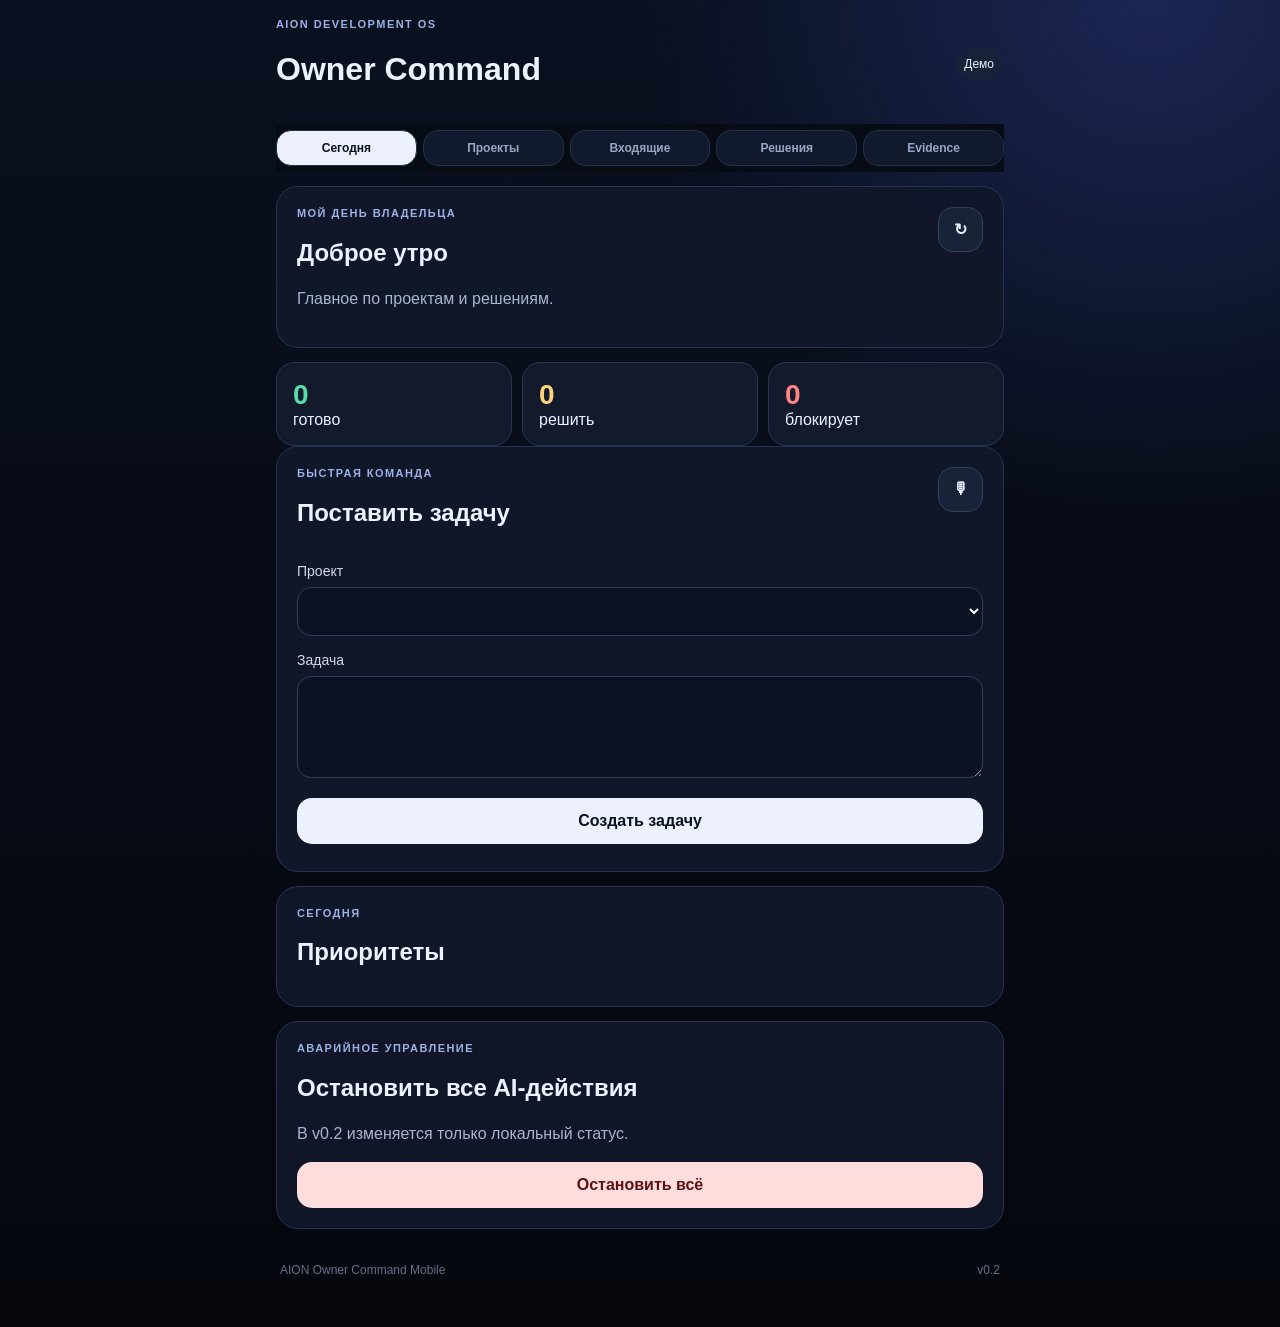
==== index.html @ a0002749 "Rename index.html to index.html" ====
<!doctype html><html lang="ru"><head><meta charset="utf-8"><meta name="viewport" content="width=device-width,initial-scale=1,viewport-fit=cover"><meta name="theme-color" content="#09101f"><meta name="apple-mobile-web-app-capable" content="yes"><title>AION Owner Command</title><style>
:root{font-family:-apple-system,BlinkMacSystemFont,"Segoe UI",sans-serif;color:#eef2ff;background:#060910;color-scheme:dark}*{box-sizing:border-box}body{margin:0;background:radial-gradient(circle at 90% 0%,rgba(89,111,255,.24),transparent 32rem),linear-gradient(180deg,#09101f,#05070d);min-height:100vh}button,input,textarea,select{font:inherit}button{border:0;border-radius:15px;padding:14px 17px;background:#edf1ff;color:#09101f;font-weight:800;width:100%}.shell{width:min(760px,100%);margin:auto;padding:calc(18px + env(safe-area-inset-top)) 16px calc(30px + env(safe-area-inset-bottom))}.top{display:flex;justify-content:space-between;align-items:center}.ey{font-size:11px;letter-spacing:.13em;text-transform:uppercase;color:#9fb0e6;font-weight:800}.badge{padding:8px 10px;border-radius:999px;background:#17213a;font-size:12px}.tabs{display:grid;grid-template-columns:repeat(5,1fr);gap:6px;margin:14px 0;position:sticky;top:0;background:#070b14e8;padding:6px 0;z-index:3}.tab{padding:10px 4px;background:#111a2d;color:#98a6c3;border:1px solid #22304a;font-size:12px}.tab.active{background:#edf1ff;color:#09101f}.screen{display:none}.screen.active{display:block}.card{background:#11182af2;border:1px solid #253452;border-radius:22px;padding:20px;margin-bottom:14px}.muted{color:#aab4cc;line-height:1.5}.grid{display:grid;grid-template-columns:repeat(3,1fr);gap:10px}.metric{background:#121a2b;border:1px solid #283651;border-radius:18px;padding:16px}.metric strong{display:block;font-size:28px}.good{color:#58dda9}.warn{color:#ffd17b}.bad{color:#ff8585}.field{display:block;margin:16px 0}.field span{display:block;margin-bottom:8px;color:#d0d8ea;font-size:14px}input,textarea,select{width:100%;border:1px solid #303c5b;background:#0b1323;color:#fff;border-radius:14px;padding:14px}.row{display:flex;justify-content:space-between;gap:12px}.icon{width:45px;height:45px;padding:0;background:#182339;color:#eaf0ff;border:1px solid #33415f}.item{background:#0c1425;border:1px solid #23314b;border-radius:16px;padding:15px;margin:11px 0}.meta{font-size:12px;color:#95a2ba;margin-top:7px}.secondary{margin-top:10px;background:#19243a;color:#eef2ff;border:1px solid #33415f}.danger{background:#ffdddd;color:#5d1212}.hidden{display:none!important}.overlay{position:fixed;inset:0;background:#02050ad9;z-index:20;display:grid;place-items:end center;padding:14px}.modal{width:min(720px,100%);max-height:92vh;overflow:auto;background:#11182a;border:1px solid #31405f;border-radius:24px;padding:20px}pre{white-space:pre-wrap;word-break:break-word;background:#080e1b;border-radius:14px;padding:14px;font-size:12px}footer{display:flex;justify-content:space-between;color:#65718c;font-size:12px;padding:20px 4px}@media(max-width:560px){.tabs{overflow-x:auto;grid-template-columns:repeat(5,minmax(76px,1fr))}.grid{grid-template-columns:1fr 1fr}.grid .metric:last-child{grid-column:1/-1}}
</style></head><body><main class="shell">
<header class="top"><div><div class="ey">AION Development OS</div><h1>Owner Command</h1></div><div id="badge" class="badge">Демо</div></header>
<nav class="tabs"><button class="tab active" data-tab="today">Сегодня</button><button class="tab" data-tab="projects">Проекты</button><button class="tab" data-tab="inbox">Входящие</button><button class="tab" data-tab="approvals">Решения</button><button class="tab" data-tab="evidence">Evidence</button></nav>
<section id="today" class="screen active"><section class="card row"><div><div class="ey">Мой день владельца</div><h2 id="hello">Добрый день</h2><p class="muted">Главное по проектам и решениям.</p></div><button id="refresh" class="icon">↻</button></section><section class="grid"><div class="metric"><strong id="ready" class="good">0</strong><span>готово</span></div><div class="metric"><strong id="decisions" class="warn">0</strong><span>решить</span></div><div class="metric"><strong id="blocked" class="bad">0</strong><span>блокирует</span></div></section><section class="card"><div class="row"><div><div class="ey">Быстрая команда</div><h2>Поставить задачу</h2></div><button id="voice" class="icon">🎙</button></div><label class="field"><span>Проект</span><select id="quickProject"></select></label><label class="field"><span>Задача</span><textarea id="quickTask" rows="4"></textarea></label><button id="createTask">Создать задачу</button><div id="voiceStatus" class="meta"></div></section><section class="card"><div class="ey">Сегодня</div><h2>Приоритеты</h2><div id="todayList"></div></section><section class="card"><div class="ey">Аварийное управление</div><h2>Остановить все AI-действия</h2><p class="muted">В v0.2 изменяется только локальный статус.</p><button id="stop" class="danger">Остановить всё</button></section></section>
<section id="projects" class="screen"><section class="card"><div class="row"><div><div class="ey">Портфель</div><h2>Проекты</h2></div><button id="addProject" class="icon">＋</button></div><div id="projectList"></div></section><section id="projectForm" class="card hidden"><h2>Новый Project Space</h2><label class="field"><span>Название</span><input id="projectName"></label><label class="field"><span>Клиент</span><input id="projectClient"></label><label class="field"><span>Цель</span><textarea id="projectGoal"></textarea></label><button id="saveProject">Сохранить</button><button id="cancelProject" class="secondary">Отмена</button></section></section>
<section id="inbox" class="screen"><section class="card"><div class="ey">Клиенты и команда</div><h2>Входящие</h2><div id="inboxList"></div></section><section class="card"><h2>Новая информация</h2><label class="field"><span>Проект</span><select id="inboxProject"></select></label><label class="field"><span>Тип</span><select id="inboxType"><option>Анкета</option><option>Документ</option><option>Голосовое описание</option><option>Фото</option><option>База данных</option><option>Комментарий</option></select></label><label class="field"><span>Описание</span><textarea id="inboxDesc"></textarea></label><label class="field"><span>Файл</span><input id="inboxFile" type="file"></label><div id="fileInfo" class="meta"></div><button id="saveInbox">Добавить</button></section></section>
<section id="approvals" class="screen"><section class="card"><div class="ey">Центр согласований</div><h2>Требуется решение</h2><div id="approvalList"></div></section></section>
<section id="evidence" class="screen"><section class="card"><div class="row"><div><div class="ey">История доказательств</div><h2>Evidence Vault</h2></div><button id="export" class="icon">⇧</button></div><div id="evidenceList"></div></section></section>
<section id="approvalModal" class="overlay hidden"><div class="modal"><h2 id="approvalTitle"></h2><div id="approvalBody"></div><label class="field"><span>Комментарий</span><textarea id="approvalComment"></textarea></label><button data-decision="APPROVED">Утвердить</button><button data-decision="APPROVED_WITH_CONDITIONS" class="secondary">Утвердить с условиями</button><button data-decision="REWORK_REQUIRED" class="secondary">Вернуть</button><button data-decision="REJECTED" class="secondary">Отклонить</button><button id="closeApproval" class="secondary">Закрыть</button></div></section>
<section id="evidenceModal" class="overlay hidden"><div class="modal"><h2 id="evidenceTitle"></h2><pre id="evidenceBody"></pre><button id="shareEvidence">Поделиться</button><button id="downloadEvidence" class="secondary">Сохранить</button><button id="closeEvidence" class="secondary">Закрыть</button></div></section>
<footer><span>AION Owner Command Mobile</span><span>v0.2</span></footer></main><script>
window.__AION_SAMPLE_STATE__ = {"projects": [{"id": "service-crm", "name": "AION Service CRM", "client": "Внутренний продукт", "goal": "Полный цикл сервисного центра", "status": "Готово к проверке", "version": "RC-1", "progress": 65}, {"id": "tourism", "name": "Tourism Project", "client": "Турагентство", "goal": "Собрать требования и проверить клиентский путь", "status": "Сбор требований", "version": "Brief", "progress": 35}, {"id": "maxim", "name": "Проект Максима", "client": "Максим", "goal": "Определить MVP и критерии пилота", "status": "Проектирование", "version": "Pilot", "progress": 45}], "today": [{"id": "t1", "projectId": "service-crm", "title": "Подготовить пакетную проверку CRM", "status": "READY", "priority": "HIGH"}, {"id": "t2", "projectId": "tourism", "title": "Ожидается анкета турагентства", "status": "WAITING", "priority": "MEDIUM"}, {"id": "t3", "projectId": "maxim", "title": "Подготовить анализ брифа Максима", "status": "READY", "priority": "HIGH"}], "inbox": [{"id": "i1", "projectId": "maxim", "type": "Бриф", "description": "Ожидается основной бриф проекта", "fileName": null, "receivedAt": "2026-07-23T12:00:00Z"}], "approvals": [{"id": "a1", "projectId": "service-crm", "title": "Service CRM RC-1", "summary": "Исправлено 14 задач. Автоматически проверено 47 сценариев.", "fixed": 14, "tested": 47, "errors": 1, "risk": "MEDIUM", "status": "PENDING"}], "evidence": [{"id": "e1", "projectId": "service-crm", "version": "v0.4", "title": "Five-Point Pilot", "status": "BLOCKED", "createdAt": "2026-07-23T11:00:00Z", "data": {"reason": "Windows npm invocation defect"}}]};
</script>
<script>
const $=id=>document.getElementById(id),K='aion-owner-v02';const S={data:null,stopped:false,file:null,approval:null,evidence:null};function save(){localStorage.setItem(K,JSON.stringify({data:S.data,stopped:S.stopped}))}function restore(){try{const x=JSON.parse(localStorage.getItem(K));if(x?.data){S.data=x.data;S.stopped=!!x.stopped;return true}}catch{}return false}const esc=v=>String(v??'').replace(/[&<>"']/g,m=>({'&':'&amp;','<':'&lt;','>':'&gt;','"':'&quot;',"'":'&#39;'}[m])),p=id=>S.data.projects.find(x=>x.id===id),fmt=v=>new Date(v).toLocaleString('ru-RU'),cls=v=>['PASS','READY','APPROVED','Готово к проверке'].includes(v)?'good':['BLOCKED','FAIL','REWORK_REQUIRED','REJECTED'].includes(v)?'bad':'warn';
function render(){const o=S.data.projects.map(x=>`<option value="${x.id}">${esc(x.name)}</option>`).join('');$('quickProject').innerHTML=o;$('inboxProject').innerHTML=o;$('ready').textContent=S.data.today.filter(x=>x.status==='READY').length;$('decisions').textContent=S.data.approvals.filter(x=>x.status==='PENDING').length;$('blocked').textContent=S.data.evidence.filter(x=>['BLOCKED','FAIL'].includes(x.status)).length;$('badge').textContent=S.stopped?'Остановлено':'Демо';$('stop').textContent=S.stopped?'Возобновить AI-действия':'Остановить всё';
$('todayList').innerHTML=S.data.today.map(x=>`<article class="item"><b>${esc(x.title)}</b><div class="meta">${esc(p(x.projectId)?.name)} · <span class="${cls(x.status)}">${esc(x.status)}</span></div></article>`).join('');
$('projectList').innerHTML=S.data.projects.map(x=>`<article class="item"><b>${esc(x.name)}</b><div class="meta">${esc(x.client)} · ${esc(x.version)} · ${esc(x.status)}</div><div class="meta">${esc(x.goal)} · ${x.progress||0}%</div></article>`).join('');
$('inboxList').innerHTML=S.data.inbox.map(x=>`<article class="item"><b>${esc(x.type)}</b><div class="meta">${esc(p(x.projectId)?.name)} · ${esc(x.description)}</div><div class="meta">${x.fileName?'Файл: '+esc(x.fileName)+' · ':''}${fmt(x.receivedAt)}</div></article>`).join('')||'<p class="muted">Нет входящих</p>';
$('approvalList').innerHTML=S.data.approvals.map(x=>`<article class="item"><b>${esc(x.title)}</b><div class="meta">${esc(x.summary)} · <span class="${cls(x.status)}">${esc(x.status)}</span></div><button onclick="openApproval('${x.id}')" class="secondary">Открыть решение</button></article>`).join('');
$('evidenceList').innerHTML=S.data.evidence.map(x=>`<article class="item"><b>${esc(x.title)}</b><div class="meta">${esc(p(x.projectId)?.name)} · ${esc(x.version)} · <span class="${cls(x.status)}">${esc(x.status)}</span></div><button onclick="openEvidence('${x.id}')" class="secondary">Открыть</button></article>`).join('');save()}
function tab(id){document.querySelectorAll('.screen').forEach(x=>x.classList.toggle('active',x.id===id));document.querySelectorAll('.tab').forEach(x=>x.classList.toggle('active',x.dataset.tab===id))}
function task(){const t=$('quickTask').value.trim();if(!t)return alert('Опишите задачу');const id=$('quickProject').value;S.data.today.unshift({id:'t'+Date.now(),projectId:id,title:t,status:S.stopped?'WAITING':'READY',priority:'HIGH'});S.data.evidence.unshift({id:'e'+Date.now(),projectId:id,version:'task',title:'Постановка задачи владельцем',status:S.stopped?'BLOCKED':'PASS',createdAt:new Date().toISOString(),data:{instruction:t,note:'Локальный демо-контур'}});$('quickTask').value='';render()}
function voice(){const R=window.SpeechRecognition||window.webkitSpeechRecognition;if(!R){$('voiceStatus').textContent='Используйте диктовку клавиатуры iPhone';return}$('voiceStatus').textContent='Слушаю…';const r=new R();r.lang='ru-RU';r.onresult=e=>{$('quickTask').value=e.results[0][0].transcript;$('voiceStatus').textContent='Готово'};r.onerror=()=>$('voiceStatus').textContent='Используйте диктовку клавиатуры';r.start()}
function addProject(){const n=$('projectName').value.trim(),g=$('projectGoal').value.trim();if(!n||!g)return alert('Укажите название и цель');S.data.projects.push({id:'p'+Date.now(),name:n,client:$('projectClient').value.trim()||'Не указан',goal:g,status:'Сбор требований',version:'New',progress:5});$('projectForm').classList.add('hidden');render()}
function addInbox(){const d=$('inboxDesc').value.trim();if(!d)return alert('Добавьте описание');S.data.inbox.unshift({id:'i'+Date.now(),projectId:$('inboxProject').value,type:$('inboxType').value,description:d,fileName:S.file?.name||null,receivedAt:new Date().toISOString()});$('inboxDesc').value='';$('inboxFile').value='';$('fileInfo').textContent='';S.file=null;render()}
window.openApproval=id=>{const x=S.data.approvals.find(a=>a.id===id);S.approval=id;$('approvalTitle').textContent=x.title;$('approvalBody').innerHTML=`<article class="item">${esc(x.summary)}<div class="meta">Исправлено: ${x.fixed} · Проверено: ${x.tested} · Ошибки: ${x.errors} · Риск: ${x.risk}</div></article>`;$('approvalModal').classList.remove('hidden')};
function decide(d){const x=S.data.approvals.find(a=>a.id===S.approval);x.status=d;x.ownerComment=$('approvalComment').value.trim();x.decidedAt=new Date().toISOString();S.data.evidence.unshift({id:'e'+Date.now(),projectId:x.projectId,version:x.title,title:'Решение владельца',status:d,createdAt:x.decidedAt,data:{ownerComment:x.ownerComment}});$('approvalModal').classList.add('hidden');render()}
window.openEvidence=id=>{const x=S.data.evidence.find(e=>e.id===id);S.evidence=id;$('evidenceTitle').textContent=x.title;$('evidenceBody').textContent=JSON.stringify(x,null,2);$('evidenceModal').classList.remove('hidden')};
function file(all=false){const x=all?{schemaVersion:'0.2',exportedAt:new Date().toISOString(),projects:S.data.projects,evidence:S.data.evidence}:S.data.evidence.find(e=>e.id===S.evidence);return new File([JSON.stringify(x,null,2)],all?'AION_EVIDENCE_VAULT.json':'AION_EVIDENCE_'+x.id+'.json',{type:'application/json'})}
function download(f){const u=URL.createObjectURL(f),a=document.createElement('a');a.href=u;a.download=f.name;a.click();setTimeout(()=>URL.revokeObjectURL(u),1000)}async function share(f){if(navigator.share&&(!navigator.canShare||navigator.canShare({files:[f]}))){try{return await navigator.share({title:'AION Evidence',files:[f]})}catch(e){if(e.name==='AbortError')return}}download(f);alert('Evidence сохранён как файл')}
document.querySelectorAll('.tab').forEach(x=>x.onclick=()=>tab(x.dataset.tab));$('createTask').onclick=task;$('voice').onclick=voice;$('addProject').onclick=()=>$('projectForm').classList.remove('hidden');$('cancelProject').onclick=()=>$('projectForm').classList.add('hidden');$('saveProject').onclick=addProject;$('inboxFile').onchange=e=>{S.file=e.target.files[0]||null;$('fileInfo').textContent=S.file?'Выбран файл: '+S.file.name:''};$('saveInbox').onclick=addInbox;$('stop').onclick=()=>{S.stopped=!S.stopped;render()};$('closeApproval').onclick=()=>$('approvalModal').classList.add('hidden');document.querySelectorAll('[data-decision]').forEach(x=>x.onclick=()=>decide(x.dataset.decision));$('closeEvidence').onclick=()=>$('evidenceModal').classList.add('hidden');$('shareEvidence').onclick=()=>share(file());$('downloadEvidence').onclick=()=>download(file());$('export').onclick=()=>share(file(true));$('refresh').onclick=render;const h=new Date().getHours();$('hello').textContent=h<12?'Доброе утро':h<18?'Добрый день':'Добрый вечер';(async()=>{if(!restore())S.data=await(await fetch('data/sample-state.json')).json();render()})();if('serviceWorker'in navigator)addEventListener('load',()=>navigator.serviceWorker.register('sw.js').catch(()=>{}));
</script></body></html>
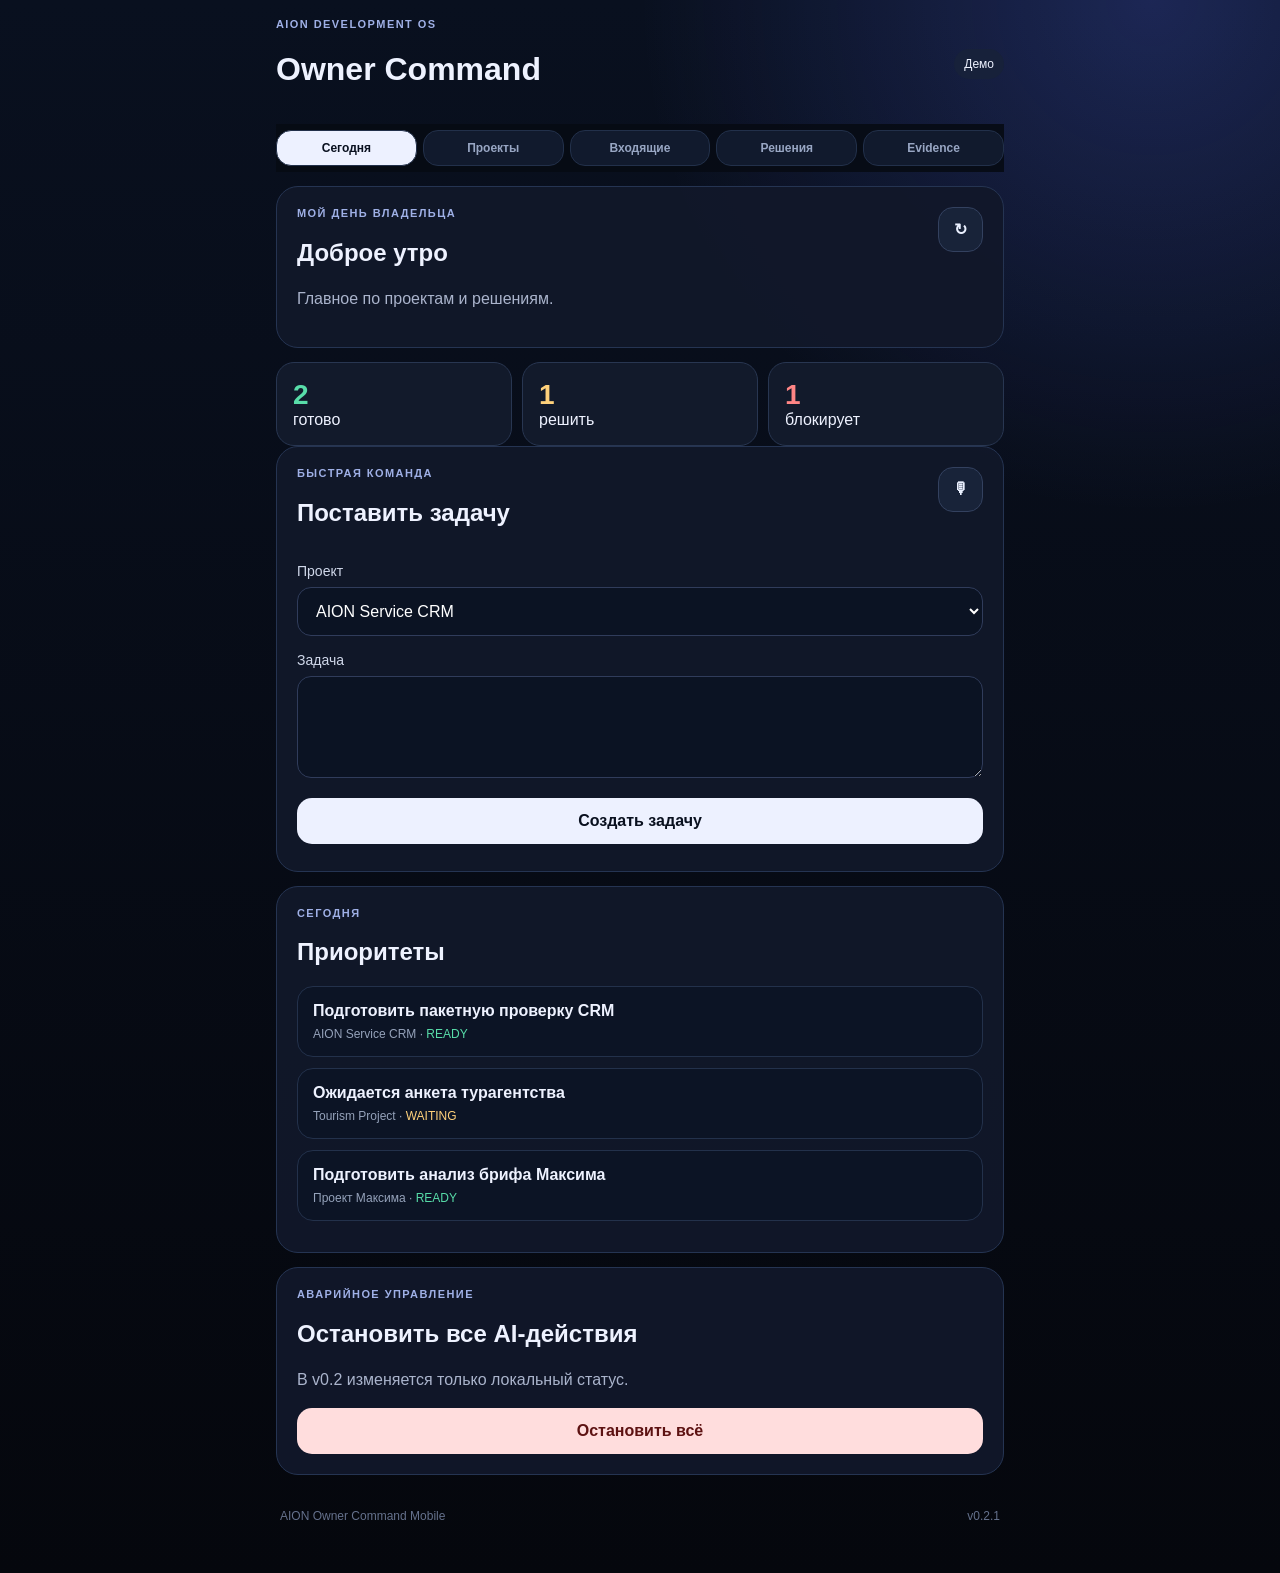
==== commit 5bb694db: "Add files via upload" ====
--- a/index.html
+++ b/index.html
@@ -1,4 +1,4 @@
-<!doctype html><html lang="ru"><head><meta charset="utf-8"><meta name="viewport" content="width=device-width,initial-scale=1,viewport-fit=cover"><meta name="theme-color" content="#09101f"><meta name="apple-mobile-web-app-capable" content="yes"><title>AION Owner Command</title><style>
+<!doctype html><html lang="ru"><head><meta charset="utf-8"><meta name="viewport" content="width=device-width,initial-scale=1,viewport-fit=cover"><meta name="theme-color" content="#09101f"><meta http-equiv="Cache-Control" content="no-cache, no-store, must-revalidate"><meta http-equiv="Pragma" content="no-cache"><meta http-equiv="Expires" content="0"><meta name="apple-mobile-web-app-capable" content="yes"><title>AION Owner Command</title><style>
 :root{font-family:-apple-system,BlinkMacSystemFont,"Segoe UI",sans-serif;color:#eef2ff;background:#060910;color-scheme:dark}*{box-sizing:border-box}body{margin:0;background:radial-gradient(circle at 90% 0%,rgba(89,111,255,.24),transparent 32rem),linear-gradient(180deg,#09101f,#05070d);min-height:100vh}button,input,textarea,select{font:inherit}button{border:0;border-radius:15px;padding:14px 17px;background:#edf1ff;color:#09101f;font-weight:800;width:100%}.shell{width:min(760px,100%);margin:auto;padding:calc(18px + env(safe-area-inset-top)) 16px calc(30px + env(safe-area-inset-bottom))}.top{display:flex;justify-content:space-between;align-items:center}.ey{font-size:11px;letter-spacing:.13em;text-transform:uppercase;color:#9fb0e6;font-weight:800}.badge{padding:8px 10px;border-radius:999px;background:#17213a;font-size:12px}.tabs{display:grid;grid-template-columns:repeat(5,1fr);gap:6px;margin:14px 0;position:sticky;top:0;background:#070b14e8;padding:6px 0;z-index:3}.tab{padding:10px 4px;background:#111a2d;color:#98a6c3;border:1px solid #22304a;font-size:12px}.tab.active{background:#edf1ff;color:#09101f}.screen{display:none}.screen.active{display:block}.card{background:#11182af2;border:1px solid #253452;border-radius:22px;padding:20px;margin-bottom:14px}.muted{color:#aab4cc;line-height:1.5}.grid{display:grid;grid-template-columns:repeat(3,1fr);gap:10px}.metric{background:#121a2b;border:1px solid #283651;border-radius:18px;padding:16px}.metric strong{display:block;font-size:28px}.good{color:#58dda9}.warn{color:#ffd17b}.bad{color:#ff8585}.field{display:block;margin:16px 0}.field span{display:block;margin-bottom:8px;color:#d0d8ea;font-size:14px}input,textarea,select{width:100%;border:1px solid #303c5b;background:#0b1323;color:#fff;border-radius:14px;padding:14px}.row{display:flex;justify-content:space-between;gap:12px}.icon{width:45px;height:45px;padding:0;background:#182339;color:#eaf0ff;border:1px solid #33415f}.item{background:#0c1425;border:1px solid #23314b;border-radius:16px;padding:15px;margin:11px 0}.meta{font-size:12px;color:#95a2ba;margin-top:7px}.secondary{margin-top:10px;background:#19243a;color:#eef2ff;border:1px solid #33415f}.danger{background:#ffdddd;color:#5d1212}.hidden{display:none!important}.overlay{position:fixed;inset:0;background:#02050ad9;z-index:20;display:grid;place-items:end center;padding:14px}.modal{width:min(720px,100%);max-height:92vh;overflow:auto;background:#11182a;border:1px solid #31405f;border-radius:24px;padding:20px}pre{white-space:pre-wrap;word-break:break-word;background:#080e1b;border-radius:14px;padding:14px;font-size:12px}footer{display:flex;justify-content:space-between;color:#65718c;font-size:12px;padding:20px 4px}@media(max-width:560px){.tabs{overflow-x:auto;grid-template-columns:repeat(5,minmax(76px,1fr))}.grid{grid-template-columns:1fr 1fr}.grid .metric:last-child{grid-column:1/-1}}
 </style></head><body><main class="shell">
 <header class="top"><div><div class="ey">AION Development OS</div><h1>Owner Command</h1></div><div id="badge" class="badge">Демо</div></header>
@@ -10,7 +10,7 @@
 <section id="evidence" class="screen"><section class="card"><div class="row"><div><div class="ey">История доказательств</div><h2>Evidence Vault</h2></div><button id="export" class="icon">⇧</button></div><div id="evidenceList"></div></section></section>
 <section id="approvalModal" class="overlay hidden"><div class="modal"><h2 id="approvalTitle"></h2><div id="approvalBody"></div><label class="field"><span>Комментарий</span><textarea id="approvalComment"></textarea></label><button data-decision="APPROVED">Утвердить</button><button data-decision="APPROVED_WITH_CONDITIONS" class="secondary">Утвердить с условиями</button><button data-decision="REWORK_REQUIRED" class="secondary">Вернуть</button><button data-decision="REJECTED" class="secondary">Отклонить</button><button id="closeApproval" class="secondary">Закрыть</button></div></section>
 <section id="evidenceModal" class="overlay hidden"><div class="modal"><h2 id="evidenceTitle"></h2><pre id="evidenceBody"></pre><button id="shareEvidence">Поделиться</button><button id="downloadEvidence" class="secondary">Сохранить</button><button id="closeEvidence" class="secondary">Закрыть</button></div></section>
-<footer><span>AION Owner Command Mobile</span><span>v0.2</span></footer></main><script>
+<footer><span>AION Owner Command Mobile</span><span>v0.2.1</span></footer></main><script>
 window.__AION_SAMPLE_STATE__ = {"projects": [{"id": "service-crm", "name": "AION Service CRM", "client": "Внутренний продукт", "goal": "Полный цикл сервисного центра", "status": "Готово к проверке", "version": "RC-1", "progress": 65}, {"id": "tourism", "name": "Tourism Project", "client": "Турагентство", "goal": "Собрать требования и проверить клиентский путь", "status": "Сбор требований", "version": "Brief", "progress": 35}, {"id": "maxim", "name": "Проект Максима", "client": "Максим", "goal": "Определить MVP и критерии пилота", "status": "Проектирование", "version": "Pilot", "progress": 45}], "today": [{"id": "t1", "projectId": "service-crm", "title": "Подготовить пакетную проверку CRM", "status": "READY", "priority": "HIGH"}, {"id": "t2", "projectId": "tourism", "title": "Ожидается анкета турагентства", "status": "WAITING", "priority": "MEDIUM"}, {"id": "t3", "projectId": "maxim", "title": "Подготовить анализ брифа Максима", "status": "READY", "priority": "HIGH"}], "inbox": [{"id": "i1", "projectId": "maxim", "type": "Бриф", "description": "Ожидается основной бриф проекта", "fileName": null, "receivedAt": "2026-07-23T12:00:00Z"}], "approvals": [{"id": "a1", "projectId": "service-crm", "title": "Service CRM RC-1", "summary": "Исправлено 14 задач. Автоматически проверено 47 сценариев.", "fixed": 14, "tested": 47, "errors": 1, "risk": "MEDIUM", "status": "PENDING"}], "evidence": [{"id": "e1", "projectId": "service-crm", "version": "v0.4", "title": "Five-Point Pilot", "status": "BLOCKED", "createdAt": "2026-07-23T11:00:00Z", "data": {"reason": "Windows npm invocation defect"}}]};
 </script>
 <script>
@@ -31,5 +31,5 @@
 window.openEvidence=id=>{const x=S.data.evidence.find(e=>e.id===id);S.evidence=id;$('evidenceTitle').textContent=x.title;$('evidenceBody').textContent=JSON.stringify(x,null,2);$('evidenceModal').classList.remove('hidden')};
 function file(all=false){const x=all?{schemaVersion:'0.2',exportedAt:new Date().toISOString(),projects:S.data.projects,evidence:S.data.evidence}:S.data.evidence.find(e=>e.id===S.evidence);return new File([JSON.stringify(x,null,2)],all?'AION_EVIDENCE_VAULT.json':'AION_EVIDENCE_'+x.id+'.json',{type:'application/json'})}
 function download(f){const u=URL.createObjectURL(f),a=document.createElement('a');a.href=u;a.download=f.name;a.click();setTimeout(()=>URL.revokeObjectURL(u),1000)}async function share(f){if(navigator.share&&(!navigator.canShare||navigator.canShare({files:[f]}))){try{return await navigator.share({title:'AION Evidence',files:[f]})}catch(e){if(e.name==='AbortError')return}}download(f);alert('Evidence сохранён как файл')}
-document.querySelectorAll('.tab').forEach(x=>x.onclick=()=>tab(x.dataset.tab));$('createTask').onclick=task;$('voice').onclick=voice;$('addProject').onclick=()=>$('projectForm').classList.remove('hidden');$('cancelProject').onclick=()=>$('projectForm').classList.add('hidden');$('saveProject').onclick=addProject;$('inboxFile').onchange=e=>{S.file=e.target.files[0]||null;$('fileInfo').textContent=S.file?'Выбран файл: '+S.file.name:''};$('saveInbox').onclick=addInbox;$('stop').onclick=()=>{S.stopped=!S.stopped;render()};$('closeApproval').onclick=()=>$('approvalModal').classList.add('hidden');document.querySelectorAll('[data-decision]').forEach(x=>x.onclick=()=>decide(x.dataset.decision));$('closeEvidence').onclick=()=>$('evidenceModal').classList.add('hidden');$('shareEvidence').onclick=()=>share(file());$('downloadEvidence').onclick=()=>download(file());$('export').onclick=()=>share(file(true));$('refresh').onclick=render;const h=new Date().getHours();$('hello').textContent=h<12?'Доброе утро':h<18?'Добрый день':'Добрый вечер';(async()=>{if(!restore())S.data=await(await fetch('data/sample-state.json')).json();render()})();if('serviceWorker'in navigator)addEventListener('load',()=>navigator.serviceWorker.register('sw.js').catch(()=>{}));
-</script></body></html>
+document.querySelectorAll('.tab').forEach(x=>x.onclick=()=>tab(x.dataset.tab));$('createTask').onclick=task;$('voice').onclick=voice;$('addProject').onclick=()=>$('projectForm').classList.remove('hidden');$('cancelProject').onclick=()=>$('projectForm').classList.add('hidden');$('saveProject').onclick=addProject;$('inboxFile').onchange=e=>{S.file=e.target.files[0]||null;$('fileInfo').textContent=S.file?'Выбран файл: '+S.file.name:''};$('saveInbox').onclick=addInbox;$('stop').onclick=()=>{S.stopped=!S.stopped;render()};$('closeApproval').onclick=()=>$('approvalModal').classList.add('hidden');document.querySelectorAll('[data-decision]').forEach(x=>x.onclick=()=>decide(x.dataset.decision));$('closeEvidence').onclick=()=>$('evidenceModal').classList.add('hidden');$('shareEvidence').onclick=()=>share(file());$('downloadEvidence').onclick=()=>download(file());$('export').onclick=()=>share(file(true));$('refresh').onclick=render;const h=new Date().getHours();$('hello').textContent=h<12?'Доброе утро':h<18?'Добрый день':'Добрый вечер';(async()=>{if(!restore())S.data=JSON.parse(JSON.stringify(window.__AION_SAMPLE_STATE__));render()})();
+</script></body></html>
